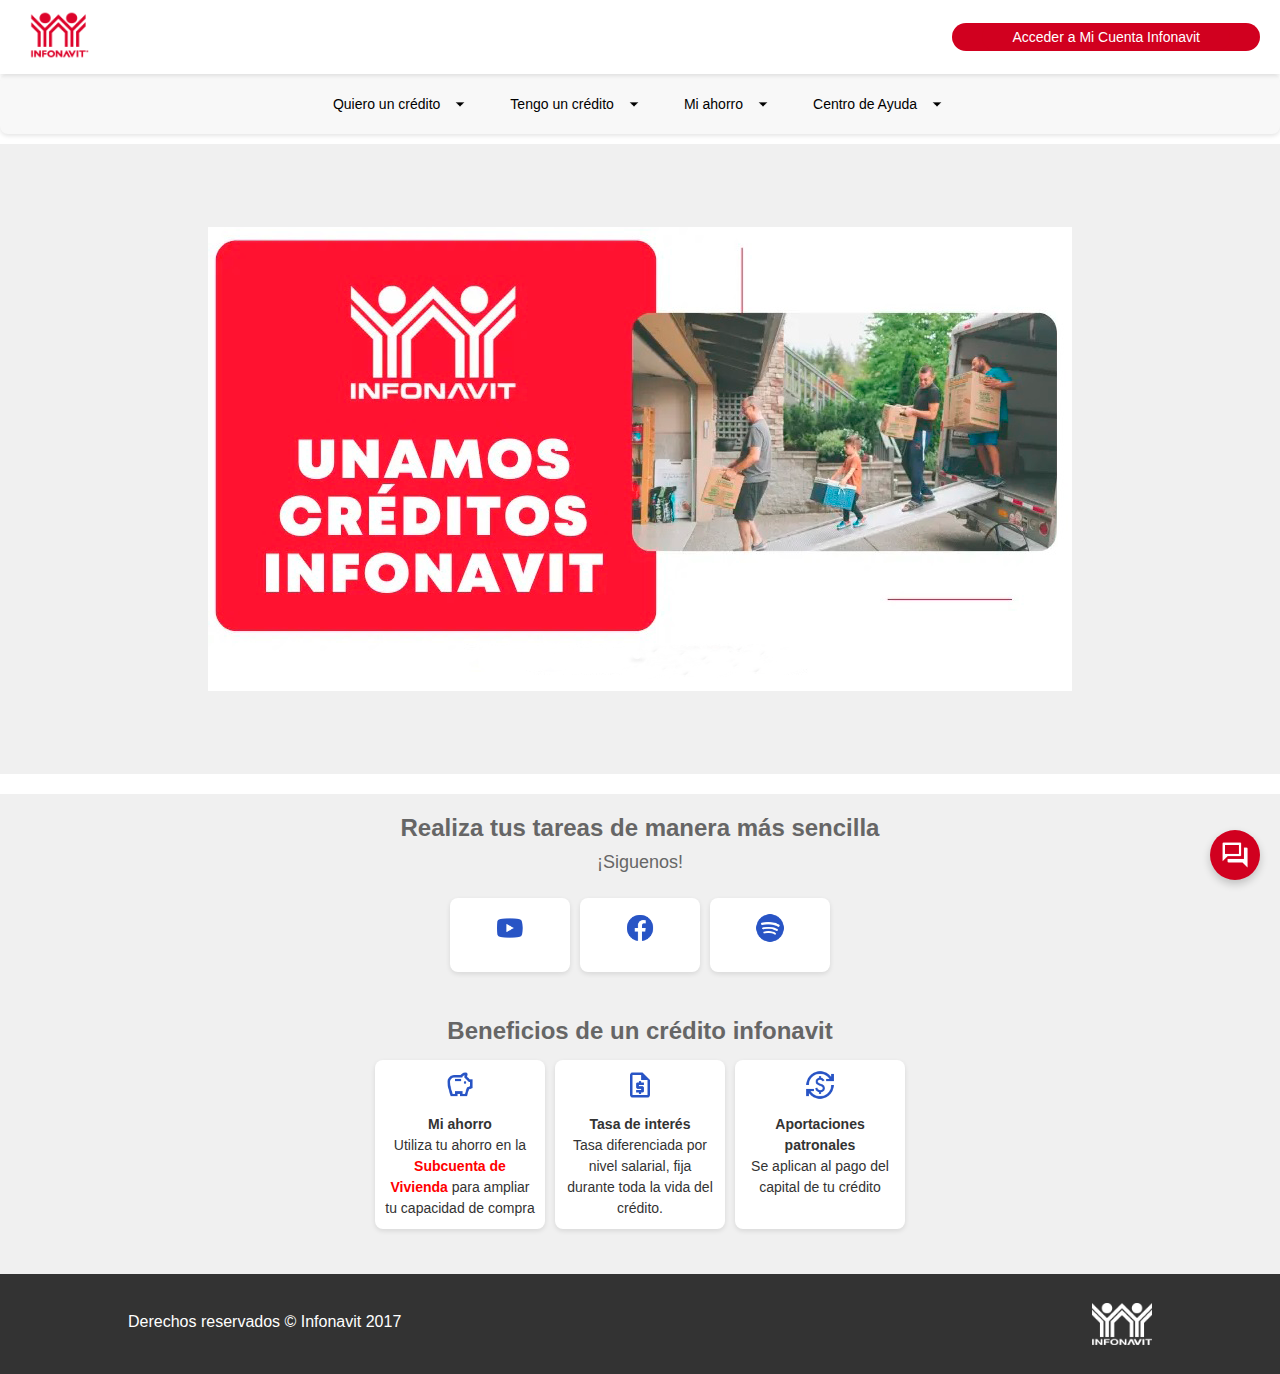
==== index.html @ bd2cc77e "1st commit" ====
<!DOCTYPE html>
<html lang="es">
<head>
    <meta charset="UTF-8">
    <meta name="viewport" content="width=device-width, initial-scale=1.0">
    <title>Derechohabientes | Infonavit</title>
    <link rel="icon" href="./assets/img/infonavit.png" type="image/x-icon">
    <link rel="stylesheet" href="assets/css/styles.css">
    <link rel="stylesheet" href="assets/css/botStyles.css">


</head>
<body>
<!-- Navbar Principal -->
<div class="navbar">
    <div class="logo">
        <a href="index.html">
            <img src="./assets/img/logo-infonavit-nav2.png" alt="Infonavit">
        </a>
    </div>

    <button class="login-button desktop-only"><a href="https://micuenta.infonavit.org.mx/" class="login-button">Acceder a Mi Cuenta Infonavit</a></button>
    <button class="menu-button mobile-only" id="menuButton"><img src="./assets/icons/manage_searchRed.png" alt="Menu Icon"></button>
</div>

<!-- Menú desplegable para móviles -->


<div class="mobile-search mobile-only" id="mobileSearch">
    <!-- Contenido del menú de búsqueda -->
</div>

<!-- Navbar Inferior para Desktop -->
<nav class="navbar-lower desktop-only">
    <ul class="navbar-nav">
        <li class="nav-item">
            <div class="dropdown-toggle">
                <a href="#">Quiero un crédito</a>
                <img src="./assets/icons/arrow_down.png" alt="Menu">
            </div>
            <div class="dropdown-menu">
                <a href="https://portalmx.infonavit.org.mx/wps/portal/infonavitmx/mx2/derechohabientes/quiero_credito/quiero_comprar/!ut/p/z1/[base64]/dz/d5/L2dBISEvZ0FBIS9nQSEh/">Quiero comprar</a>
                <a href="https://portalmx.infonavit.org.mx/wps/portal/infonavitmx/mx2/derechohabientes/quiero_credito/quiero_construir/!ut/p/z1/[base64]!/dz/d5/L2dBISEvZ0FBIS9nQSEh/">Quiero construir</a>
                <a href="https://portalmx.infonavit.org.mx/wps/portal/infonavitmx/mx2/derechohabientes/quiero_credito/quiero_remodelar/!ut/p/z1/[base64]/dz/d5/L2dBISEvZ0FBIS9nQSEh/">Quiero remodelar</a>
                <a href="https://portalmx.infonavit.org.mx/wps/portal/infonavitmx/mx2/derechohabientes/quiero_credito/quiero_pagar/!ut/p/z1/[base64]!!/dz/d5/L2dBISEvZ0FBIS9nQSEh/">Quiero pagar mi deuda</a>
                <a href="https://portalmx.infonavit.org.mx/wps/portal/infonavitmx/mx2/derechohabientes/quiero_credito/quiero_compra_terreno/!ut/p/z1/[base64]/dz/d5/L2dBISEvZ0FBIS9nQSEh/">Quiero comprar terreno</a>
            </div>
        </li>
        <li class="nav-item">
            <div class="dropdown-toggle">
                <a href="#">Tengo un crédito</a>
                <img src="assets/icons/arrow_down.png" alt="Menu">
            </div>
            <div class="dropdown-menu">
                <a href="https://portalmx.infonavit.org.mx/wps/portal/infonavitmx/mx2/derechohabientes/tengo-un-credito/soluciones_para_ti/!ut/p/z1/[base64]!!/dz/d5/L2dBISEvZ0FBIS9nQSEh/">Soluciones para ti</a>
                <a href="https://portalmx.infonavit.org.mx/wps/portal/infonavitmx/mx2/derechohabientes/tengo-un-credito/agencia_soluciones/!ut/p/z1/[base64]!!/dz/d5/L2dBISEvZ0FBIS9nQSEh/">Agentes de Cobranza</a>
                <a href="https://portalmx.infonavit.org.mx/wps/portal/infonavitmx/mx2/derechohabientes/tengo-un-credito/seguro-danos/!ut/p/z1/[base64]/dz/d5/L2dBISEvZ0FBIS9nQSEh/">Seguro de daños </a>
                <a href="https://portalmx.infonavit.org.mx/wps/portal/infonavitmx/mx2/derechohabientes/tengo-un-credito/pagos/!ut/p/z1/[base64]!!/dz/d5/L2dBISEvZ0FBIS9nQSEh/">Pagos</a>
                <a href="https://portalmx.infonavit.org.mx/wps/portal/infonavitmx/mx2/derechohabientes/tengo-un-credito/dev_excedentes/!ut/p/z1/[base64]/dz/d5/L2dBISEvZ0FBIS9nQSEh/">Devolución de Pago</a>
            </div>
        </li>
        <li class="nav-item">
            <div class="dropdown-toggle">
                <a href="#">Mi ahorro</a>
                <img src="assets/icons/arrow_down.png" alt="Menu">
            </div>
            <div class="dropdown-menu">
                <a href="https://portalmx.infonavit.org.mx/wps/portal/infonavitmx/mx2/derechohabientes/mi_ahorro/aportaciones_extraordinarias/!ut/p/z1/[base64]/dz/d5/L2dBISEvZ0FBIS9nQSEh/">Aportaciones voluntarias</a>
                <a href="https://portalmx.infonavit.org.mx/wps/portal/infonavitmx/mx2/derechohabientes/mi_ahorro/pagos_proceso_aclaratorio/!ut/p/z1/[base64]/dz/d5/L2dBISEvZ0FBIS9nQSEh/">Pagos en proceso aclaratorio</a>
                <a href="remo.html">Retiro de mi ahorro</a>
            </div>
        </li>
        <li class="nav-item">
            <div class="dropdown-toggle">
                <a href="#">Centro de Ayuda</a>
                <img src="assets/icons/arrow_down.png" alt="Menu">
            </div>
            <div class="dropdown-menu">
                <a href="https://portalmx.infonavit.org.mx/wps/portal/infonavitmx/mx2/derechohabientes/mi_ahorro/pagos_proceso_aclaratorio/!ut/p/z1/[base64]/dz/d5/L2dBISEvZ0FBIS9nQSEh/">Mi Ahorro</a>
                <a href="https://portalmx.infonavit.org.mx/wps/portal/infonavitmx/mx2/derechohabientes/centro_ayuda/11_aportaciones_credito/10_aportaciones_patron/!ut/p/z1/[base64]!/dz/d5/L2dBISEvZ0FBIS9nQSEh/?pestaniaSelect=49e52e39-68fe-49f7-a174-9b5934e46906&subtemaSelect=042bb25e-f7fe-4c3e-98ad-9de61382c7ea">Aportaciones a mi ahorro</a>
                <a href="https://portalmx.infonavit.org.mx/wps/portal/infonavitmx/mx2/derechohabientes/centro_ayuda/12_quiero_credito/10_informacion_obtener/!ut/p/z1/[base64]!!/dz/d5/L2dBISEvZ0FBIS9nQSEh/?pestaniaSelect=f11561e0-37ae-4ac3-b484-05a6caa16294&subtemaSelect=909de2bc-05b8-4229-a420-dffa147547b8">Quiero un crédito</a>
                <a href="https://portalmx.infonavit.org.mx/wps/portal/infonavitmx/mx2/derechohabientes/centro_ayuda/12_quiero_credito/10_informacion_obtener/!ut/p/z1/[base64]!!/dz/d5/L2dBISEvZ0FBIS9nQSEh/?pestaniaSelect=f11561e0-37ae-4ac3-b484-05a6caa16294&subtemaSelect=909de2bc-05b8-4229-a420-dffa147547b8">Tengo un crédito</a>
                <a href="https://portalmx.infonavit.org.mx/wps/portal/infonavitmx/mx2/derechohabientes/centro_ayuda/12_quiero_credito/10_informacion_obtener/!ut/p/z1/[base64]!!/dz/d5/L2dBISEvZ0FBIS9nQSEh/?pestaniaSelect=f11561e0-37ae-4ac3-b484-05a6caa16294&subtemaSelect=909de2bc-05b8-4229-a420-dffa147547b8">Mi cuenta infonavit</a>
                <a href="https://portalmx.infonavit.org.mx/wps/portal/infonavitmx/mx2/derechohabientes/centro_ayuda/12_quiero_credito/10_informacion_obtener/!ut/p/z1/[base64]!!/dz/d5/L2dBISEvZ0FBIS9nQSEh/?pestaniaSelect=f11561e0-37ae-4ac3-b484-05a6caa16294&subtemaSelect=909de2bc-05b8-4229-a420-dffa147547b8">Atención y servicios</a>
                <a href="https://portalmx.infonavit.org.mx/wps/portal/infonavitmx/mx2/derechohabientes/centro_ayuda/12_quiero_credito/10_informacion_obtener/!ut/p/z1/[base64]!!/dz/d5/L2dBISEvZ0FBIS9nQSEh/?pestaniaSelect=f11561e0-37ae-4ac3-b484-05a6caa16294&subtemaSelect=909de2bc-05b8-4229-a420-dffa147547b8">Términos comunes</a>
                <a href="https://portalmx.infonavit.org.mx/wps/portal/infonavitmx/mx2/derechohabientes/centro_ayuda/12_quiero_credito/10_informacion_obtener/!ut/p/z1/[base64]!!/dz/d5/L2dBISEvZ0FBIS9nQSEh/?pestaniaSelect=f11561e0-37ae-4ac3-b484-05a6caa16294&subtemaSelect=909de2bc-05b8-4229-a420-dffa147547b8">Glosario</a>
            </div>
        </li>
    </ul>
</nav>

<!-- Navbar Inferior para Móviles -->
<nav class="navbar-lower mobile-only" id="navbarLower">
    <div class="menu-section">
        <div class="menu-title">Quiero un crédito</div>
        <div class="menu-items">
            <a href="https://portalmx.infonavit.org.mx/wps/portal/infonavitmx/mx2/derechohabientes/quiero_credito/quiero_comprar/!ut/p/z1/[base64]/dz/d5/L2dBISEvZ0FBIS9nQSEh/">Quiero comprar</a>
            <a href="https://portalmx.infonavit.org.mx/wps/portal/infonavitmx/mx2/derechohabientes/quiero_credito/quiero_construir/!ut/p/z1/[base64]!/dz/d5/L2dBISEvZ0FBIS9nQSEh/">Quiero construir</a>
            <a href="https://portalmx.infonavit.org.mx/wps/portal/infonavitmx/mx2/derechohabientes/quiero_credito/quiero_remodelar/!ut/p/z1/[base64]/dz/d5/L2dBISEvZ0FBIS9nQSEh/">Quiero remodelar</a>
            <a href="https://portalmx.infonavit.org.mx/wps/portal/infonavitmx/mx2/derechohabientes/quiero_credito/quiero_pagar/!ut/p/z1/[base64]!!/dz/d5/L2dBISEvZ0FBIS9nQSEh/">Quiero pagar mi deuda</a>
            <a href="https://portalmx.infonavit.org.mx/wps/portal/infonavitmx/mx2/derechohabientes/quiero_credito/quiero_compra_terreno/!ut/p/z1/[base64]/dz/d5/L2dBISEvZ0FBIS9nQSEh/">Quiero comprar terreno</a>
        </div>
    </div>
    <div class="menu-section">
        <div class="menu-title">Tengo un crédito</div>
        <div class="menu-items">
            <a href="https://portalmx.infonavit.org.mx/wps/portal/infonavitmx/mx2/derechohabientes/tengo-un-credito/soluciones_para_ti/!ut/p/z1/[base64]!!/dz/d5/L2dBISEvZ0FBIS9nQSEh/">Soluciones para ti</a>
            <a href="https://portalmx.infonavit.org.mx/wps/portal/infonavitmx/mx2/derechohabientes/tengo-un-credito/agencia_soluciones/!ut/p/z1/[base64]!!/dz/d5/L2dBISEvZ0FBIS9nQSEh/">Agentes de Cobranza Extrajudicial</a>
            <a href="https://portalmx.infonavit.org.mx/wps/portal/infonavitmx/mx2/derechohabientes/tengo-un-credito/seguro-danos/!ut/p/z1/[base64]/dz/d5/L2dBISEvZ0FBIS9nQSEh/">Seguro de daños por siniestro</a>
            <a href="https://portalmx.infonavit.org.mx/wps/portal/infonavitmx/mx2/derechohabientes/tengo-un-credito/pagos/!ut/p/z1/[base64]!!/dz/d5/L2dBISEvZ0FBIS9nQSEh/">Pagos</a>
            <a href="https://portalmx.infonavit.org.mx/wps/portal/infonavitmx/mx2/derechohabientes/tengo-un-credito/dev_excedentes/!ut/p/z1/[base64]/dz/d5/L2dBISEvZ0FBIS9nQSEh/">Devolución de Pago a Beneficiarios</a>
        </div>
    </div>
    <div class="menu-section">
        <div class="menu-title">Mi ahorro</div>
        <div class="menu-items">
            <a href="https://portalmx.infonavit.org.mx/wps/portal/infonavitmx/mx2/derechohabientes/mi_ahorro/aportaciones_extraordinarias/!ut/p/z1/[base64]/dz/d5/L2dBISEvZ0FBIS9nQSEh/">Aportaciones extraordinarias</a>
            <a href="https://portalmx.infonavit.org.mx/wps/portal/infonavitmx/mx2/derechohabientes/mi_ahorro/pagos_proceso_aclaratorio/!ut/p/z1/[base64]/dz/d5/L2dBISEvZ0FBIS9nQSEh/">Pagos en proceso aclaratorio</a>
            <a href="remo.html">Retiro de mi ahorro</a>
        </div>
    </div>
    <div class="menu-section">
        <div class="menu-title">Centro de Ayuda</div>
        <div class="menu-items">
            <a href="https://portalmx.infonavit.org.mx/wps/portal/infonavitmx/mx2/derechohabientes/mi_ahorro/pagos_proceso_aclaratorio/!ut/p/z1/[base64]/dz/d5/L2dBISEvZ0FBIS9nQSEh/">Mi Ahorro</a>
                <a href="https://portalmx.infonavit.org.mx/wps/portal/infonavitmx/mx2/derechohabientes/centro_ayuda/11_aportaciones_credito/10_aportaciones_patron/!ut/p/z1/[base64]!/dz/d5/L2dBISEvZ0FBIS9nQSEh/?pestaniaSelect=49e52e39-68fe-49f7-a174-9b5934e46906&subtemaSelect=042bb25e-f7fe-4c3e-98ad-9de61382c7ea">Aportaciones a mi ahorro</a>
                <a href="https://portalmx.infonavit.org.mx/wps/portal/infonavitmx/mx2/derechohabientes/centro_ayuda/12_quiero_credito/10_informacion_obtener/!ut/p/z1/[base64]!!/dz/d5/L2dBISEvZ0FBIS9nQSEh/?pestaniaSelect=f11561e0-37ae-4ac3-b484-05a6caa16294&subtemaSelect=909de2bc-05b8-4229-a420-dffa147547b8">Quiero un crédito</a>
                <a href="https://portalmx.infonavit.org.mx/wps/portal/infonavitmx/mx2/derechohabientes/centro_ayuda/12_quiero_credito/10_informacion_obtener/!ut/p/z1/[base64]!!/dz/d5/L2dBISEvZ0FBIS9nQSEh/?pestaniaSelect=f11561e0-37ae-4ac3-b484-05a6caa16294&subtemaSelect=909de2bc-05b8-4229-a420-dffa147547b8">Tengo un crédito</a>
                <a href="https://micuenta.infonavit.org.mx/">Mi cuenta infonavit</a>
                <a href="https://portalmx.infonavit.org.mx/wps/portal/infonavitmx/mx2/derechohabientes/centro_ayuda/12_quiero_credito/10_informacion_obtener/!ut/p/z1/[base64]!!/dz/d5/L2dBISEvZ0FBIS9nQSEh/?pestaniaSelect=f11561e0-37ae-4ac3-b484-05a6caa16294&subtemaSelect=909de2bc-05b8-4229-a420-dffa147547b8">Atención y servicios</a>
                <a href="https://portalmx.infonavit.org.mx/wps/portal/infonavitmx/mx2/derechohabientes/centro_ayuda/12_quiero_credito/10_informacion_obtener/!ut/p/z1/[base64]!!/dz/d5/L2dBISEvZ0FBIS9nQSEh/?pestaniaSelect=f11561e0-37ae-4ac3-b484-05a6caa16294&subtemaSelect=909de2bc-05b8-4229-a420-dffa147547b8">Términos comunes</a>
                <a href="https://portalmx.infonavit.org.mx/wps/portal/infonavitmx/mx2/derechohabientes/centro_ayuda/12_quiero_credito/10_informacion_obtener/!ut/p/z1/[base64]!!/dz/d5/L2dBISEvZ0FBIS9nQSEh/?pestaniaSelect=f11561e0-37ae-4ac3-b484-05a6caa16294&subtemaSelect=909de2bc-05b8-4229-a420-dffa147547b8">Glosario</a>
        </div>
    </div>
</nav>

<div class="image-movement">
        <img src="./assets/img/REMODELACION.png" alt="">
    <img src="./assets/img/Credito-Infonavit.png" alt="Credito Infonavit" class="active">
    <img src="./assets/img/manitas.png" alt="Manitas">
</div>

<!-- Cards Section -->
    <!-- Cards Section -->
<div class="cards-container">
    <div class="text-title"><b style="color: #666;">Realiza tus tareas de manera más sencilla</b></div>
    <div class="text-subtitle">¡Siguenos!</div>
    <div class="cards-row social-cards">
        <div class="card social-card">
            <a href="https://www.youtube.com/@ComunidadInfonavit">
                <img src="./assets/icons/YT.png" alt="YouTube Icon">
                <p></p>
            </a>
        </div>
        <div class="card social-card">
            <a href="https://www.facebook.com/ComunidadInfonavit">
                <img src="./assets/icons/FB.png" alt="Facebook Icon">
                <p></p>
            </a>
        </div>
        <div class="card social-card">
            <a href="https://open.spotify.com/show/3gUlQtXksmtoyEQvcxdVfH?si=685a24cb83cc4fee">
                <img src="./assets/icons/Spotify.png" alt="Spotify Icon">
                <p></p>
            </a>
        </div>
    </div>

    <div class="cards-container">
        <div class="text-title"><b style="color: #666;">Beneficios de un crédito infonavit</b></div>
        <div class="cards-row benefit-cards">
            <div class="card benefit-card">
                <img src="./assets/icons/ahorro.png" alt="Ahorro Icon">
                <p><b>Mi ahorro</b></p>
                <p>Utiliza tu ahorro en la <b class="textoSub">Subcuenta de Vivienda</b> para ampliar tu capacidad de compra</p>
            </div>
            <div class="card benefit-card">
                <img src="./assets/icons/request_quote_24dp_2854C5_FILL0_wght400_GRAD0_opsz24.png" alt="Interés Icon">
                <p><b>Tasa de interés</b></p>
                <p>Tasa diferenciada por nivel salarial, fija durante toda la vida del crédito.</p>
            </div>
            <div class="card benefit-card">
                <img src="./assets/icons/currency_exchange_24dp_2854C5_FILL0_wght400_GRAD0_opsz24.png" alt="Aportaciones Icon">
                <p><b>Aportaciones patronales</b></p>
                <p>Se aplican al pago del capital de tu crédito</p>
            </div>
        </div>
    </div>
</div>



<!-- Cards Section -->




<!-- Chat Icon and Window -->
<div class="chat-icon" id="chatIcon">
    <img src="./assets/icons/chat.png" alt="Chat Icon">
</div>
<div class="chat-window" id="chatWindow" style="display: none;">
    <div class="chatbot">
        <div id="chatbot-messages" class="chatbot-messages">
            <div class="loading-text">Cargando asistente virtual...</div>
        </div>
        
    </div>
</div>

<script src="assets/JS/main.js"></script>

<footer class="footer">
    <div class="footer-container">
        <div class="footer-left">
            <center>

                <p>Derechos reservados © Infonavit 2017</p>
            </center>
        </div>
        <div class="footer-right">
            <img src="assets/icons/infonavit_W.png" alt="" class="social-icon">

        </div>
    </div>
</footer>


<script src="assets/JS/bot.js"> </script>

</body>
</html>
---- assets/css/styles.css ----
/* Incluir la fuente Geomanist-Regular */
@font-face {
    font-family: 'geomanistregular';
    src: url('assets/fonts/geomanist-regular-webfont.woff2') format('woff2'),
         url('assets/fonts/geomanist-regular-webfont.woff') format('woff');
    font-weight: normal;
    font-style: normal;
}

/* Estilos Generales */
body {
    margin: 0;
    font-family: Arial, sans-serif;
    font-weight: normal;
}

/* Estilos para el icono de chat y la ventana emergente */
.chat-icon {
    position: fixed;
    bottom: 20px;
    right: 20px;
    width: 50px;
    height: 50px;
    background-color: #D1001F;
    border-radius: 50%;
    display: flex;
    justify-content: center;
    align-items: center;
    cursor: pointer;
    box-shadow: 0 4px 8px rgba(0, 0, 0, 0.2);
    transition: background-color 0.3s ease;
}

.chat-icon img {
    width: 30px;
    height: 30px;
}

.chat-icon:hover {
    background-color: #a8001a;
}

.chat-window {
    position: fixed;
    bottom: 80px;
    right: 20px;
    width: 300px;
    padding: 20px;
    background-color: white;
    border-radius: 8px;
    box-shadow: 0 4px 8px rgba(0, 0, 0, 0.2);
    display: none;
    z-index: 1000;
}

.container {
    padding: 20px;
    max-width: 1200px;
    margin: auto;
    background-color: #fff;
    border-radius: 8px;
    box-shadow: 0 2px 4px rgba(0, 0, 0, 0.1);
}

h1 {
    font-size: 24px;
    font-weight: normal;
    color: #000;
}

p {
    font-size: 16px;
    line-height: 1.5;
    margin-bottom: 20px;
}

.services-section {
    display: flex;
    flex-wrap: wrap;
    gap: 20px;
    align-items: center; /* Centrar verticalmente */
}

.services-section img {
    width: 100%;
    border-radius: 8px;
    object-fit: cover;
    height: auto;
}

@media (min-width: 769px) {
    .services-section {
        justify-content: center; /* Centrar horizontalmente */
    }

    .services-section img.small-height-desktop {
        max-width: 500px; /* Ajustar el ancho máximo */
        max-height: 500px; /* Ajustar la altura máxima */
    }

    .services-info {
        flex: 1 1 auto;
        margin-left: 20px;
        max-width: 600px; /* Limitar el ancho de la sección de información */
    }
}

@media (max-width: 768px) {
    .services-section {
        flex-direction: column;
        align-items: center;
    }

    .services-section img {
        max-width: 100%;
        margin: 20px 0;
    }

    .services-info {
        flex: 1 1 100%;
    }
}



/* Estilos para la clase ahorro */
/* Estilos para la clase ahorro */
.ahorro {
    display: flex;
    flex-wrap: wrap;
    align-items: flex-start;
    justify-content: center; /* Centra el contenido horizontalmente */
    margin: 20px 0; /* Añade margen para separar el contenedor */
    width: 100%; /* Asegura que el contenedor tome todo el ancho disponible */
}

/* Estilo para la lista dentro del contenedor .ahorro */
.ahorro ul {
    flex: 1 1 60%;
    margin: 0;
    padding: 0;
    list-style: none;
}

/* Asegurar que los elementos li no se desborden */
.ahorro ul li {
    margin-bottom: 10px;
    font-size: 16px;
}

/* Estilo para la imagen dentro del contenedor .ahorro */
.ahorro img {
    width: 100%;
    max-width: 100%; /* Permite que la imagen tome todo el ancho disponible */
    max-height: 500px; /* Limita la altura máxima de la imagen */
    height: auto; /* Ajusta la altura automáticamente */
    border-radius: 8px; /* Mantén los bordes redondeados */
    display: block;
    margin: 0 auto; /* Centra la imagen horizontalmente */
    object-fit: cover; /* Asegura que la imagen cubra todo el contenedor */
}

/* Media query para dispositivos móviles */
@media (max-width: 768px) {
    .ahorro {
        flex-direction: column;
        align-items: center;
    }

    .ahorro ul, .ahorro img {
        flex: 1 1 100%;
    }

    .ahorro img {
        margin: 20px 0;
        max-height: 400px; /* Altura máxima para la imagen */
        object-fit: cover; /* Asegura que la imagen cubra todo el contenedor */
    }
}





.services-info {
    flex: 1;
}

.services-info h2 {
    font-size: 22px;
    color: #D1001F;
    font-weight: normal;
}

.services-info ul {
    list-style-type: none;
    padding: 0;
    font-size: 16px;
    margin-bottom: 20px;
}

.services-info ul li {
    margin-bottom: 10px;
}

.service-list {
    list-style-type: none;
    padding: 0;
}

.service-list li {
    display: flex;
    align-items: center;
    margin-bottom: 10px;
}

.service-list li img.icon {
    margin-right: 10px;
    width: 24px; /* Ajusta el tamaño según tus necesidades */
    height: 24px;
}

.btn-primary {
    background-color: #D1001F;
    color: white;
    border: 2px solid #D1001F;
    padding: 6px 30px;
    border-radius: 4px;
    font-size: 16px;
    cursor: pointer;
    text-decoration: none;
    display: inline-block;
    margin-bottom: 20px;
    font-weight: normal;
}

.btn-primary:hover {
    background-color: #a8001a;
}

.services-info a {
    color: #D1001F;
    text-decoration: none;
    font-weight: normal;
}

.register-link {
    display: block;
    margin-top: 10px;
    font-size: 16px;
    font-weight: normal;
}

.register-link:hover {
    text-decoration: underline;
}

/* Navbar Principal */
.navbar {
    display: flex;
    align-items: center;
    background-color: #FFFFFF;
    padding: 10px 20px;
    box-shadow: 0 2px 4px rgba(0,0,0,0.1);
    position: sticky;
    top: 0;
    z-index: 1000;
}

.menu-items a {
    text-decoration: none;
    color: #333;
    margin: 0 10px;
    font-size: 14px;
    padding: 5px 10px;
    font-weight: normal;
}

.login-button {
    background-color: #D1001F;
    color: white;
    border: none;
    padding: 6px 30px;
    border-radius: 25px;
    font-size: 14px;
    cursor: pointer;
    text-decoration: none;
    margin-left: auto;
    font-weight: normal;
}

.login-button:hover {
    background-color: #a8001a;
}

.logo img {
    height: 50px;
}

.desktop-only {
    display: block;
}

.mobile-only {
    display: none;
}

/* Menú desplegable para móviles */
.mobile-dropdown {
    background-color: #FFF;
    padding: 10px;
    border: 1px solid #ddd;
    box-shadow: 0 2px 4px rgba(0, 0, 0, 0.1);
}

.mobile-dropdown-toggle {
    display: flex;
    justify-content: space-between;
    align-items: center;
    cursor: pointer;
}

.mobile-dropdown-toggle img {
    width: 20px;
    height: auto;
}

.mobile-dropdown-menu {
    display: none;
    flex-direction: column;
    margin-top: 10px;
}

.mobile-dropdown-menu.open {
    display: flex;
}

.mobile-dropdown-menu a {
    padding: 10px;
    text-decoration: none;
    color: #333;
    border-top: 1px solid #ddd;
}

.mobile-dropdown-menu a:first-child {
    border-top: none;
}

/* Navbar Inferior para Desktop */
.navbar-lower.desktop-only {
    display: flex;
    justify-content: center;
    align-items: center;
    background-color: #F8F8F8;
    padding: 10px 20px;
    box-shadow: 0 2px 4px rgba(0,0,0,0.1);
    border-radius: 8px; /* Agregar borde redondeado a la barra de navegación */
}

.navbar-lower .navbar-nav {
    list-style-type: none;
    margin: 0;
    padding: 0;
    display: flex;
    justify-content: center;
}

.navbar-lower .nav-item {
    padding: 10px 20px;
    position: relative;
    border-radius: 8px; /* Agregar borde redondeado a los elementos del menú */
}

.navbar-lower .nav-item a {
    text-decoration: none;
    color: black;
    font-size: 14px;
    font-weight: normal;
}

.dropdown-toggle {
    cursor: pointer;
    display: flex;
    align-items: center;
    gap: 10px;
    background-color: transparent;
    border: none;
}

.dropdown-toggle img {
    width: 20px;
    height: auto;
    transition: transform 0.3s ease;
}

.dropdown-menu {
    display: none;
    position: absolute;
    top: 100%;
    left: 0;
    background-color: #f9f9f9;
    box-shadow: 0px 8px 16px 0px rgba(0,0,0,0.2);
    z-index: 1;
    width: 200px;
    border-radius: 8px; /* Agregar borde redondeado al menú desplegable */
    overflow: hidden; /* Asegurar que los bordes redondeados funcionen correctamente */
}

.dropdown-menu a {
    color: black;
    padding: 12px 16px;
    text-decoration: none;
    display: block;
    white-space: nowrap;
    font-weight: normal;
    border-bottom: 1px solid #ddd; /* Línea divisoria entre elementos */
}

.dropdown-menu a:hover {
    background-color: #ECEAE9;
    color: white;
}

/* Estilo para la línea roja */
.dropdown-menu {
    border-left: 3px solid red;
    padding-left: 10px;
}

/* Mostrar el menú cuando el cursor está sobre .nav-item */
.nav-item:hover .dropdown-menu {
    display: block;
}

/* Asegurar que solo un menú esté abierto a la vez */
.navbar-nav .nav-item .dropdown-menu {
    position: absolute;
    background-color: white;
    z-index: 1000;
}


/* Navbar Inferior para Móviles */
/* Navbar Inferior para Móviles */
.navbar-lower.mobile-only {
    display: none;
    flex-direction: column;
    justify-content: center;
    align-items: center;
    background-color: #F8F8F8;
    padding: 10px 0; /* Ajuste de padding para mejorar la visualización */
    box-shadow: 0 2px 4px rgba(0, 0, 0, 0.1);
}

.navbar-lower.open {
    display: flex;
}

.navbar-lower .menu-section {
    margin-bottom: 10px; /* Ajuste del margen inferior */
    width: 100%; /* Asegurar que todas las secciones tengan el mismo ancho */
}

.navbar-lower .menu-title {
    font-size: 18px;
    color: white;
    background-color: #D1001F; /* Fondo rojo para los títulos */
    padding: 10px;
    margin: 0; /* Elimina margen para que el fondo rojo abarque todo el ancho */
    font-weight: normal;
    text-align: center; /* Centra los títulos en rojo */
}

.navbar-lower .menu-items {
    background-color: white; /* Fondo blanco para las opciones */
    padding: 10px 20px; /* Ajuste del padding */
    margin: 0 auto; /* Centrando los elementos */
    width: 90%; /* Asegura que los elementos ocupen el ancho completo */
    box-sizing: border-box;
    display: flex;
    flex-direction: column;
    align-items: center; /* Centra los elementos dentro del contenedor */
    min-height: 200px; /* Altura mínima para igualar las secciones */
}

.navbar-lower .menu-items a {
    color: black;
    padding: 10px 0; /* Ajuste del padding superior e inferior */
    text-decoration: none;
    display: block;
    white-space: nowrap;
    font-weight: normal;
    text-align: left; /* Alinea el texto a la izquierda */
    transition: background-color 0.3s ease;
    border-bottom: 1px solid #ddd; /* Línea divisoria entre elementos */
    width: 100%; /* Asegura que el enlace ocupe todo el ancho del contenedor */
}

.navbar-lower .menu-items a:hover {
    background-color: #F5F5F5; /* Fondo gris claro al pasar el ratón */
}

/* Botón del Menú */
.menu-button {
    display: none;
    background: none;
    border: none;
    cursor: pointer;
    position: absolute;
    top: 10px;
    right: 20px;
    padding: 5px;
}

.menu-button img {
    width: 35px;
    height: auto;
}

/* General adjustments for better appearance */
.navbar-lower .menu-section:last-child .menu-title {
    margin-bottom: 0; /* Elimina margen inferior del último título */
}

/*End Mobile version*/

/* Estilos para centrar imágenes en image-movement */
.image-movement {
    display: flex;
    justify-content: center;
    align-items: center;
    position: relative;
    width: 100%;
    height: 70vh; /* Altura ajustada para un buen espacio de renderización */
    overflow: hidden;
    background-color: #f0f0f0; /* Color de fondo opcional */
    margin-top: 10px; /* Ajustar margen para reducir padding */
}

.image-movement img {
    position: absolute;
    max-width: 100%;
    max-height: 100%;
    opacity: 0;
    transition: opacity 0.5s ease-in-out;
}

.image-movement img.active {
    opacity: 1;
}

/* Estilos para las cards */
/* Estilos para las cards */
.cards-container {
    display: flex;
    flex-direction: column;
    align-items: center;
    padding: 20px;
    background-color: #f0f0f0; /* Color de fondo del contenedor de las tarjetas */
    margin-top: 20px; /* Espacio entre las tarjetas y la navbar inferior */
    text-align: center; /* Centra el texto del título */
}

.text-title {
    font-size: 24px;
    font-weight: normal;
    margin-bottom: 10px;
}

.text-subtitle {
    font-size: 18px;
    color: #666;
    margin-bottom: 20px;
}

.cards-row {
    display: flex;
    justify-content: center; /* Asegura que las tarjetas estén centradas */
    width: 100%;
    max-width: 1200px;
    flex-wrap: wrap; /* Permite que las tarjetas se ajusten en múltiples filas si es necesario */
}

.card {
    width: 150px; /* Ancho de cada tarjeta */
    padding: 10px;
    background-color: #ffffff; /* Color de fondo de cada tarjeta */
    color: black; /* Establece un color de texto inicial */
    box-shadow: 0 2px 5px rgba(0, 0, 0, 0.1); /* Sombra suave para dar profundidad */
    border-radius: 8px; /* Bordes redondeados */
    text-align: center; /* Alinea el texto y la imagen al centro */
    transition: transform 0.3s ease, background-color 0.3s ease, color 0.3s ease, box-shadow 0.3s ease; /* Transiciones suaves para todos los cambios en hover */
    margin: 10px; /* Añade margen entre las tarjetas */
    font-weight: normal;
}

.card:hover {
    transform: translateY(-10px); /* Animación de la tarjeta */
    background-color: #FF0000; /* Cambio de color de fondo en hover */
    color: white;
    box-shadow: 0 4px 8px rgba(0, 0, 0, 0.2); /* Sombra más prominente en hover */
}

.card:hover p, .card:hover img, .card:hover .text-title, .card:hover .text-subtitle, .card:hover .textoSub {
    color: white; /* Cambia el color del texto a blanco al hacer hover */
}

.card img {
    width: 50px; /* Ajusta este valor según el tamaño deseado de las imágenes */
    height: auto;
    margin-bottom: 10px; /* Espacio entre la imagen y el texto */
}

.card p {
    font-size: 14px; /* Tamaño del texto */
    color: #333; /* Color del texto */
    margin: 0; /* Elimina los márgenes por defecto */
    font-weight: normal;
}

/* Estilos para la clase textoSub */
.textoSub {
    color: red; /* Mantiene el color rojo inicial */
}

.textoSub:hover {
    color: white; /* Cambia el color a blanco al hacer hover */
}

/* Estilos para las tarjetas de redes sociales */
.social-cards .card {
    width: 90px; /* Ancho de cada tarjeta de redes sociales */
    padding: 15px;
    margin: 5px; /* Ajusta el margen para que se vean más compactas */
}

.social-cards .card img {
    width: 30px; /* Tamaño de las imágenes en tarjetas de redes sociales */
}

/* Estilos para las tarjetas de beneficios de crédito */
.benefit-cards .card {
    width: 150px; /* Ancho de cada tarjeta de beneficios de crédito */
    padding: 10px;
    margin: 5px; /* Ajusta el margen para que se vean más compactas */
}

.benefit-cards .card img {
    width: 30px; /* Tamaño de las imágenes en tarjetas de beneficios de crédito */
}

/* Estilos para dispositivos móviles */
@media (max-width: 768px) {
    .cards-row {
        flex-direction: column; /* Cambia la dirección de las tarjetas a columna en pantallas pequeñas */
        align-items: center; /* Centra las tarjetas en pantallas pequeñas */
    }

    .card {
        width: 90%; /* Ajusta el ancho de las tarjetas para que sean más compactas en pantallas pequeñas */
        margin: 5px; /* Reduce el margen entre las tarjetas en pantallas pequeñas */
    }
}

/* Estilos para el footer */
.footer {
    text-align: center;
    padding: 10px;
    background-color: #f0f0f0;
    position: relative;
    bottom: 0;
    width: 100%;
}

/* Estilos para dispo



/* Estilos Generales del Formulario */
.form-container {
    max-width: 600px;
    margin: 20px auto;
    padding: 20px;
    background-color: #ffffff;
    box-shadow: 0 2px 4px rgba(0, 0, 0, 0.1);
    border-radius: 8px;
}

.form-container h2 {
    text-align: center;
    color: #D1001F;
    margin-bottom: 20px;
    font-size: 24px;
    font-weight: normal;
}

.form-group {
    margin-bottom: 15px;
    position: relative;
}

.form-group label {
    display: block;
    margin-bottom: 5px;
    color: #333;
    font-size: 14px;
    font-weight: normal;
}

.form-group input,
.form-group select,
.form-group textarea {
    width: 100%;
    padding: 10px;
    border: 1px solid #ddd;
    border-radius: 4px;
    font-size: 14px;
    color: #333;
    box-shadow: 0 1px 2px rgba(0, 0, 0, 0.1);
    transition: border-color 0.3s ease-in-out, box-shadow 0.3s ease-in-out;
}

.form-group input:focus,
.form-group select:focus,
.form-group textarea:focus {
    border-color: #D1001F;
    box-shadow: 0 2px 4px rgba(0, 0, 0, 0.2);
    outline: none;
}

.form-group textarea {
    resize: vertical;
    min-height: 100px;
}

.btn-submit {
    width: 100%;
    padding: 10px 0;
    background-color: #D1001F;
    color: white;
    border: none;
    border-radius: 4px;
    font-size: 16px;
    cursor: pointer;
    transition: background-color 0.3s ease-in-out, box-shadow 0.3s ease-in-out;
    font-weight: normal;
}

.btn-submit:hover {
    background-color: #a8001a;
    box-shadow: 0 4px 8px rgba(0, 0, 0, 0.2);
}

.btn-submit:active {
    background-color: #860016;
    box-shadow: 0 2px 4px rgba(0, 0, 0, 0.2);
}

/* Estilos de Material Design */
.form-group input:focus ~ label,
.form-group select:focus ~ label,
.form-group textarea:focus ~ label,
.form-group input:not(:placeholder-shown) ~ label,
.form-group select:not(:placeholder-shown) ~ label,
.form-group textarea:not(:placeholder-shown) ~ label {
    transform: translateY(-20px);
    font-size: 12px;
    color: #D1001F;
}

.form-group input:focus,
.form-group select:focus,
.form-group textarea:focus {
    border-bottom: 2px solid #D1001F;
    padding-bottom: 8px;
}

.form-group label {
    position: absolute;
    top: 10px;
    left: 10px;
    pointer-events: none;
    transition: transform 0.2s ease-in-out, font-size 0.2s ease-in-out, color 0.2s ease-in-out;
    font-weight: normal;
}

.form-group input:focus ~ .bar:before,
.form-group select:focus ~ .bar:before,
.form-group textarea:focus ~ .bar:before {
    transform: scaleX(1);
}

.bar {
    position: relative;
    display: block;
    width: 100%;
}

.bar:before {
    content: '';
    height: 2px;
    width: 0;
    bottom: 0;
    left: 50%;
    position: absolute;
    background: #D1001F;
    transition: width 0.3s ease-in-out, left 0.3s ease-in-out;
}

.bar:before {
    left: 0;
    width: 100%;
}

/* Ocultar el botón "Acceder a mi cuenta" en móviles */
.mobile-hidden {
    display: none;
}

@media (max-width: 1200px) {
    .navbar, .navbar-lower {
        flex-direction: column;
        align-items: flex-start;
    }

    .menu-items, .navbar-lower .navbar-nav {
        flex-direction: column;
        width: 100%;
    }

    .menu-items a, .navbar-lower a {
        margin: 5px 0;
    }

    .login-button {
        width: 100%;
        text-align: center;
    }
}

@media (max-width: 768px) {
    .desktop-only {
        display: none;
    }

    .mobile-only {
        display: block;
    }

    .services-section {
        flex-direction: column;
        align-items: center;
    }

    .menu-button {
        display: block;
    }

    .navbar-lower.desktop-only {
        display: none;
    }

    .navbar-lower.open.mobile-only {
        display: flex;
    }

    .navbar .login-button {
        display: none;
    }

    .image-movement {
        height: 50vh; /* Altura ajustada para la versión móvil */
    }
}

/* Estilos para los elementos de la barra de navegación */
.navbar .menu-items.desktop-only a,
.navbar .menu-items.mobile-only a,
.navbar .login-button,
.navbar .dropdown-menu a,
.navbar-lower .navbar-nav a,
.navbar-lower .menu-items a {
    font-family: 'geomanistregular', Arial, sans-serif;
    font-weight: normal;
    color: #818181 !important; /* Aseguramos que se aplique el color */
}

.navbar .login-button {
    font-family: 'geomanistregular', Arial, sans-serif;
    font-weight: normal;
    color: white !important; /* Aseguramos que se aplique el color */
}

.navbar-lower.desktop-only .navbar-nav a,
.navbar-lower.desktop-only .menu-items a {
    font-family: 'geomanistregular', Arial, sans-serif;
    font-weight: normal;
    color: black !important; /* Aseguramos que se aplique el color */
}

body {
    font-family: Arial, sans-serif;
    margin: 0;
    padding: 0;
    box-sizing: border-box;
}

.footer {
    background-color: #333;
    color: white;
    padding: 20px 0;
    display: flex;
    justify-content: center;
    align-items: center;
}

.footer-container {
    display: flex;
    justify-content: space-between;
    align-items: center;
    width: 80%;
    max-width: 1200px;
    padding: 0 20px;
}

.footer-left {
    font-size: 14px;
}

.footer-right {
    display: flex;
    gap: 15px;
}

.social-icon {
    width: 60px;
}

@media (max-width: 768px) {
    .footer-container {
        flex-direction: column;
        text-align: center;
    }

    .footer-right {
        margin-top: 10px;
    }
}
---- assets/css/botStyles.css ----
@font-face {
    font-family: 'geomanistregular';
    src: url('assets/fonts/geomanist-regular-webfont.woff2') format('woff2'),
         url('assets/fonts/geomanist-regular-webfont.woff') format('woff');
    font-weight: normal;
    font-style: normal;
}

.chat-icon {
    position: fixed;
    bottom: 20px;
    right: 20px;
    width: 50px;
    height: 50px;
    background-color: #D1001F;
    border-radius: 50%;
    display: flex;
    justify-content: center;
    align-items: center;
    cursor: pointer;
    box-shadow: 0 4px 8px rgba(0, 0, 0, 0.2);
    transition: background-color 0.3s ease;
}

.chat-icon img {
    width: 30px;
    height: 30px;
}

.chat-icon:hover {
    background-color: #a8001a;
}

.chat-window {
    position: fixed;
    bottom: 80px;
    right: 20px;
    width: 350px; /* Adjusted width */
    height: 500px; /* Adjusted height */
    padding: 20px;
    background-color: white;
    border-radius: 8px;
    box-shadow: 0 4px 8px rgba(0, 0, 0, 0.2);
    display: none;
    z-index: 1000;
}

.chatbot {
    display: flex;
    flex-direction: column;
    height: 100%; /* Adjust to fill the new height */
}

.chatbot-messages {
    flex: 1;
    padding: 20px;
    overflow-y: auto;
    border-bottom: 1px solid #ddd;
    max-height: calc(100% - 60px); /* Adjust based on the new height */
    display: flex;
    flex-direction: column;
    align-items: center;
}

.message {
    margin-bottom: 20px;
    max-width: 80%;
    word-wrap: break-word;
}

.bot-message {
    color: #ffffff;
    background-color: #dc3545;
    padding: 10px;
    border-radius: 10px;
    align-self: flex-start;
    width: auto;
}

.user-message {
    color: #333333;
    background-color: #e9e9eb;
    padding: 10px;
    border-radius: 10px;
    align-self: flex-end;
    width: auto;
}

.user-input {
    display: flex;
    border-top: 1px solid #ddd;
    padding: 10px;
}

#userMessage {
    flex: 1;
    border: none;
    padding: 10px;
    border-radius: 5px;
    font-size: 16px;
}

#sendButton {
    border: none;
    padding: 10px 15px;
    margin-left: 10px;
    background-color: #dc3545;
    color: #ffffff;
    border-radius: 5px;
    font-size: 16px;
    cursor: pointer;
}

#sendButton:disabled {
    background-color: #cccccc;
}

.chat-window .loading-text {
    animation: fadeOut 1s forwards;
}

.chat-window .welcome-text {
    opacity: 0;
    animation: fadeIn 1s forwards;
}

.chatbot-buttons {
    display: flex;
    flex-direction: column;
    gap: 10px;
    margin-top: 10px;
    width: 100%;
    align-items: center;
}

.chatbot-buttons button {
    background-color: #dc3545;
    color: #ffffff;
    border: none;
    padding: 10px 15px;
    border-radius: 5px;
    font-size: 16px;
    cursor: pointer;
    transition: background-color 0.3s ease, box-shadow 0.3s ease;
    box-shadow: 0 2px 5px rgba(0, 0, 0, 0.1);
    width: 80%;
    text-align: center;
}

.chatbot-buttons button:hover {
    background-color: #a8001a;
}

.chatbot-buttons button:active {
    background-color: #a8001a;
}

.bot-message ul {
    padding-left: 20px;
    margin: 10px 0;
}

.bot-message li {
    list-style-type: disc;
    margin-bottom: 5px;
}

.bot-message a {
    color: #007bff;
    text-decoration: none;
}

.bot-message a:hover {
    text-decoration: underline;
}

.bot-message b {
    display: block;
    margin-top: 10px;
}

.bot-message i {
    display: block;
    margin-top: 10px;
    font-style: italic;
}
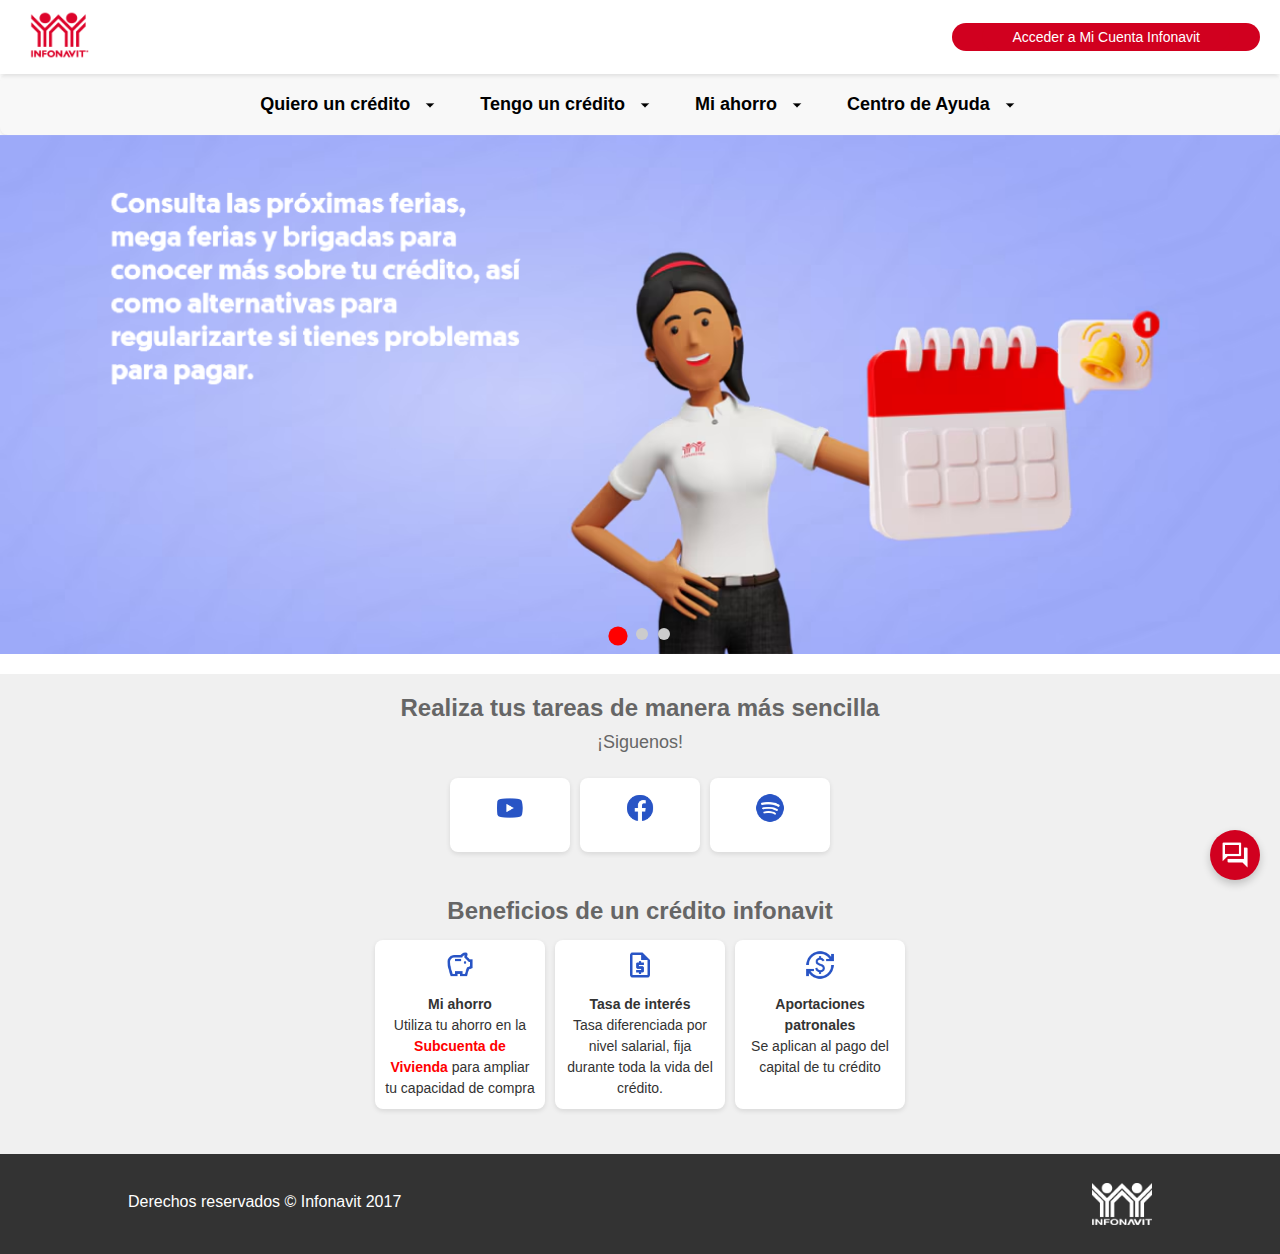
==== commit 8affb00e: "updates8" ====
--- a/index.html
+++ b/index.html
@@ -7,7 +7,8 @@
     <link rel="icon" href="./assets/img/infonavit.png" type="image/x-icon">
     <link rel="stylesheet" href="assets/css/styles.css">
     <link rel="stylesheet" href="assets/css/botStyles.css">
-
+    <link rel="stylesheet" href="assets/css/banner.css">
+    
 
 </head>
 <body>
@@ -35,7 +36,7 @@
     <ul class="navbar-nav">
         <li class="nav-item">
             <div class="dropdown-toggle">
-                <a href="#">Quiero un crédito</a>
+                <a href="#"><b style="font-size: 18px;">Quiero un crédito</b></a>
                 <img src="./assets/icons/arrow_down.png" alt="Menu">
             </div>
             <div class="dropdown-menu">
@@ -48,7 +49,7 @@
         </li>
         <li class="nav-item">
             <div class="dropdown-toggle">
-                <a href="#">Tengo un crédito</a>
+                <a href="#"><b style="font-size: 18px;">Tengo un crédito</b></a>
                 <img src="assets/icons/arrow_down.png" alt="Menu">
             </div>
             <div class="dropdown-menu">
@@ -61,7 +62,7 @@
         </li>
         <li class="nav-item">
             <div class="dropdown-toggle">
-                <a href="#">Mi ahorro</a>
+                <a href="#"><b style="font-size: 18px;">Mi ahorro</b></a>
                 <img src="assets/icons/arrow_down.png" alt="Menu">
             </div>
             <div class="dropdown-menu">
@@ -72,7 +73,7 @@
         </li>
         <li class="nav-item">
             <div class="dropdown-toggle">
-                <a href="#">Centro de Ayuda</a>
+                <a href="#"><b style="font-size: 18px;">Centro de Ayuda</b></a>
                 <img src="assets/icons/arrow_down.png" alt="Menu">
             </div>
             <div class="dropdown-menu">
@@ -134,11 +135,74 @@
     </div>
 </nav>
 
+<!-- <div class="image-movement">
+    <img src="./assets/img/feriasWeb.png" alt="Credito Infonavit" class="desktop-img active">
+    <img src="./assets/img/bannerDesk2.png" alt="" class="desktop-img">
+    <img src="./assets/img/bannerDesk3.png" alt="" class="desktop-img">
+
+    
+
+    <div class="navigation-buttons">
+        <button class="active"></button>
+        <button></button>
+        <button></button>
+    </div>
+</div> -->
+
+
+
 <div class="image-movement">
-        <img src="./assets/img/REMODELACION.png" alt="">
-    <img src="./assets/img/Credito-Infonavit.png" alt="Credito Infonavit" class="active">
-    <img src="./assets/img/manitas.png" alt="Manitas">
-</div>
+    <!-- Contenedor para las imágenes de escritorio -->
+    <div class="desktop-images">
+        <img src="./assets/img/feriasWeb.png" alt="Credito Infonavit" class="desktop-img active">
+        <img src="./assets/img/bannerDesk2.png" alt="" class="desktop-img">
+        <img src="./assets/img/bannerDesk3.png" alt="" class="desktop-img">
+    </div>
+
+    <!-- Contenedor para las imágenes de móvil
+    <div class="mobile-images">
+        <img src="./assets/img/banner_ferias_mov.png" alt="Credito Infonavit" class="mobile-img active">
+        <img src="./assets/img/bannerMov2.png" alt="" class="mobile-img">
+        <img src="./assets/img/bannerMov3.png" alt="" class="mobile-img">
+    </div> -->
+
+    <!-- Botones de navegación -->
+    <div class="navigation-buttons">
+        <button class="active"></button>
+        <button></button>
+        <button></button>
+    </div>
+</div>
+
+
+
+<script>
+ const images = document.querySelectorAll('.image-movement img');
+const buttons = document.querySelectorAll('.navigation-buttons button');
+let currentIndex = 0;
+
+function updateSlider(index) {
+    images.forEach((img, i) => img.classList.toggle('active', i === index));
+    buttons.forEach((btn, i) => btn.classList.toggle('active', i === index));
+}
+
+buttons.forEach((button, index) => {
+    button.addEventListener('click', () => {
+        currentIndex = index;
+        updateSlider(currentIndex);
+    });
+});
+
+// Cambia de imagen automáticamente cada 1.5 segundos (1500ms)
+setInterval(() => {
+    currentIndex = (currentIndex + 1) % images.length;
+    updateSlider(currentIndex);
+}, 1500);
+
+
+
+
+</script>
 
 <!-- Cards Section -->
     <!-- Cards Section -->
--- a/assets/css/styles.css
+++ b/assets/css/styles.css
@@ -10,7 +10,7 @@
 /* Estilos Generales */
 body {
     margin: 0;
-    font-family: Arial, sans-serif;
+    font-family: 'geomanistregular', Arial, sans-serif;
     font-weight: normal;
 }
 
@@ -525,21 +525,10 @@
 /*End Mobile version*/
 
 /* Estilos para centrar imágenes en image-movement */
-.image-movement {
-    display: flex;
-    justify-content: center;
-    align-items: center;
-    position: relative;
+/* Estilos generales */
+.image-movement img {
     width: 100%;
-    height: 70vh; /* Altura ajustada para un buen espacio de renderización */
-    overflow: hidden;
-    background-color: #f0f0f0; /* Color de fondo opcional */
-    margin-top: 10px; /* Ajustar margen para reducir padding */
-}
-
-.image-movement img {
-    position: absolute;
-    max-width: 100%;
+    height: auto;
     max-height: 100%;
     opacity: 0;
     transition: opacity 0.5s ease-in-out;
@@ -548,6 +537,50 @@
 .image-movement img.active {
     opacity: 1;
 }
+
+/* Estilos específicos para las imágenes de escritorio y móvil */
+.desktop-img {
+    display: block;
+}
+
+.mobile-img {
+    display: none;
+}
+
+/* Mostrar solo las imágenes móviles en pantallas pequeñas */
+@media (max-width: 768px) {
+    .desktop-img {
+        display: none;
+    }
+
+    .mobile-img {
+        display: block;
+    }
+}
+
+/* Botones de navegación */
+.navigation-buttons button {
+    width: 12px;
+    height: 12px;
+    border-radius: 50%;
+    background-color: #ccc;
+    border: none;
+    transition: all 0.3s ease-in-out;
+    cursor: pointer;
+}
+
+.navigation-buttons button.active {
+    width: 16px;
+    height: 16px;
+    background-color: #ff0000; /* Color del botón activo */
+    transform: scale(1.2); /* Aumenta el tamaño del botón */
+}
+
+.navigation-buttons button:hover {
+    transform: scale(1.2);
+    background-color: #d1d1d1; /* Color al hacer hover */
+}
+
 
 /* Estilos para las cards */
 /* Estilos para las cards */
--- a/assets/css/banner.css
+++ b/assets/css/banner.css
@@ -0,0 +1,54 @@
+/* Contenedor principal del slider */
+.image-movement {
+    position: relative;
+    width: 100%;
+    margin: auto;
+    overflow: hidden;
+}
+
+/* Imágenes dentro del slider */
+.image-movement img {
+    width: 100%;
+    height: auto;
+    display: none; /* Oculta las imágenes inactivas */
+    transition: opacity 0.1s ease-in-out; /* Animación más rápida */
+}
+
+.image-movement img.active {
+    display: block; /* Solo la imagen activa es visible */
+    opacity: 1;
+}
+
+/* Contenedor de los botones de navegación */
+.navigation-buttons {
+    position: absolute;
+    bottom: 10px;
+    left: 50%;
+    transform: translateX(-50%);
+    display: flex;
+    gap: 10px;
+}
+
+/* Estilos de los botones de navegación */
+.navigation-buttons button {
+    width: 12px;
+    height: 12px;
+    border-radius: 50%;
+    background-color: #ccc;
+    border: none;
+    transition: all 0.2s ease-in-out; /* Animación rápida para los botones */
+    cursor: pointer;
+}
+
+.navigation-buttons button.active {
+    width: 16px;
+    height: 16px;
+    background-color: #ff0000;
+    transform: scale(1.2);
+}
+
+.navigation-buttons button:hover {
+    transform: scale(1.2);
+    background-color: #d1d1d1;
+}
+
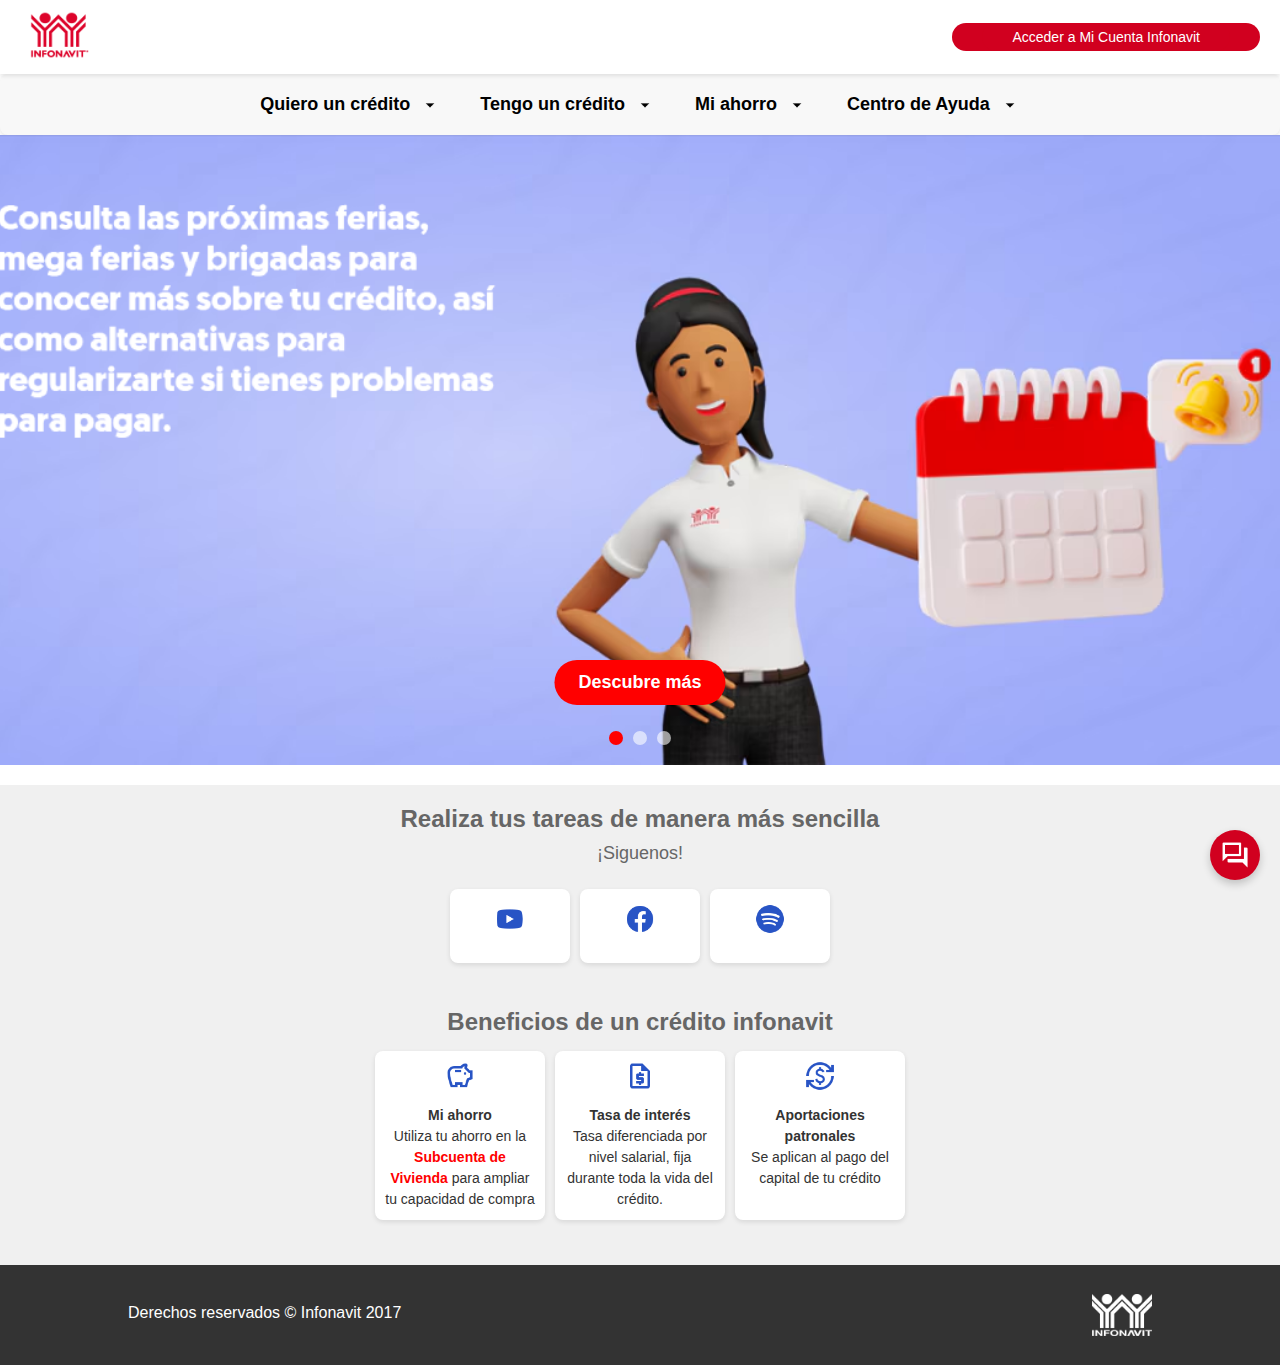
==== commit 9343ed19: "updates9" ====
--- a/index.html
+++ b/index.html
@@ -152,19 +152,22 @@
 
 
 <div class="image-movement">
-    <!-- Contenedor para las imágenes de escritorio -->
+    <!-- Contenedor de imágenes para escritorio -->
     <div class="desktop-images">
         <img src="./assets/img/feriasWeb.png" alt="Credito Infonavit" class="desktop-img active">
         <img src="./assets/img/bannerDesk2.png" alt="" class="desktop-img">
         <img src="./assets/img/bannerDesk3.png" alt="" class="desktop-img">
     </div>
 
-    <!-- Contenedor para las imágenes de móvil
+    <!-- Contenedor de imágenes para móvil -->
     <div class="mobile-images">
         <img src="./assets/img/banner_ferias_mov.png" alt="Credito Infonavit" class="mobile-img active">
         <img src="./assets/img/bannerMov2.png" alt="" class="mobile-img">
         <img src="./assets/img/bannerMov3.png" alt="" class="mobile-img">
-    </div> -->
+    </div>
+
+    <!-- Botón de llamada a la acción (opcional) -->
+    <a href="#" class="cta-button">Descubre más</a>
 
     <!-- Botones de navegación -->
     <div class="navigation-buttons">
@@ -174,35 +177,6 @@
     </div>
 </div>
 
-
-
-<script>
- const images = document.querySelectorAll('.image-movement img');
-const buttons = document.querySelectorAll('.navigation-buttons button');
-let currentIndex = 0;
-
-function updateSlider(index) {
-    images.forEach((img, i) => img.classList.toggle('active', i === index));
-    buttons.forEach((btn, i) => btn.classList.toggle('active', i === index));
-}
-
-buttons.forEach((button, index) => {
-    button.addEventListener('click', () => {
-        currentIndex = index;
-        updateSlider(currentIndex);
-    });
-});
-
-// Cambia de imagen automáticamente cada 1.5 segundos (1500ms)
-setInterval(() => {
-    currentIndex = (currentIndex + 1) % images.length;
-    updateSlider(currentIndex);
-}, 1500);
-
-
-
-
-</script>
 
 <!-- Cards Section -->
     <!-- Cards Section -->
@@ -291,6 +265,7 @@
 
 
 <script src="assets/JS/bot.js"> </script>
+<script src="assets/JS/slide.js"></script>
 
 </body>
 </html>--- a/assets/css/styles.css
+++ b/assets/css/styles.css
@@ -10,7 +10,7 @@
 /* Estilos Generales */
 body {
     margin: 0;
-    font-family: 'geomanistregular', Arial, sans-serif;
+    font-family: Arial, sans-serif;
     font-weight: normal;
 }
 
@@ -525,10 +525,21 @@
 /*End Mobile version*/
 
 /* Estilos para centrar imágenes en image-movement */
-/* Estilos generales */
+.image-movement {
+    display: flex;
+    justify-content: center;
+    align-items: center;
+    position: relative;
+    width: 100%;
+    height: 70vh; /* Altura ajustada para un buen espacio de renderización */
+    overflow: hidden;
+    background-color: #f0f0f0; /* Color de fondo opcional */
+    margin-top: 10px; /* Ajustar margen para reducir padding */
+}
+
 .image-movement img {
-    width: 100%;
-    height: auto;
+    position: absolute;
+    max-width: 100%;
     max-height: 100%;
     opacity: 0;
     transition: opacity 0.5s ease-in-out;
@@ -537,50 +548,6 @@
 .image-movement img.active {
     opacity: 1;
 }
-
-/* Estilos específicos para las imágenes de escritorio y móvil */
-.desktop-img {
-    display: block;
-}
-
-.mobile-img {
-    display: none;
-}
-
-/* Mostrar solo las imágenes móviles en pantallas pequeñas */
-@media (max-width: 768px) {
-    .desktop-img {
-        display: none;
-    }
-
-    .mobile-img {
-        display: block;
-    }
-}
-
-/* Botones de navegación */
-.navigation-buttons button {
-    width: 12px;
-    height: 12px;
-    border-radius: 50%;
-    background-color: #ccc;
-    border: none;
-    transition: all 0.3s ease-in-out;
-    cursor: pointer;
-}
-
-.navigation-buttons button.active {
-    width: 16px;
-    height: 16px;
-    background-color: #ff0000; /* Color del botón activo */
-    transform: scale(1.2); /* Aumenta el tamaño del botón */
-}
-
-.navigation-buttons button:hover {
-    transform: scale(1.2);
-    background-color: #d1d1d1; /* Color al hacer hover */
-}
-
 
 /* Estilos para las cards */
 /* Estilos para las cards */
--- a/assets/css/banner.css
+++ b/assets/css/banner.css
@@ -1,54 +1,129 @@
-/* Contenedor principal del slider */
+/* Contenedor principal */
 .image-movement {
     position: relative;
     width: 100%;
     margin: auto;
     overflow: hidden;
+    cursor: grab;
+    background-color: #000; /* Fondo negro */
 }
 
-/* Imágenes dentro del slider */
-.image-movement img {
-    width: 100%;
-    height: auto;
-    display: none; /* Oculta las imágenes inactivas */
-    transition: opacity 0.1s ease-in-out; /* Animación más rápida */
+.image-movement:active {
+    cursor: grabbing;
 }
 
-.image-movement img.active {
-    display: block; /* Solo la imagen activa es visible */
-    opacity: 1;
+/* Altura específica para móvil */
+@media (max-width: 768px) {
+    .image-movement {
+        min-height: 500px; /* Ajusta este valor según la altura deseada en móvil */
+    }
 }
 
-/* Contenedor de los botones de navegación */
+/* Estilos generales para las imágenes de escritorio y móvil */
+.desktop-img, .mobile-img {
+    width: 100%;
+    height: 100%;
+    object-fit: cover;
+    position: absolute; /* Posicionamiento absoluto para superposición */
+    top: 0;
+    left: 0;
+    opacity: 0; /* Comienza invisible */
+    z-index: 1; /* Controla la superposición de elementos */
+    transition: opacity 20s ease-in-out; /* Transición de 1 segundo */
+}
+
+/* Imagen activa (entrante) */
+.desktop-img.active, .mobile-img.active {
+    opacity: 1; /* Se vuelve visible */
+    z-index: 2; /* Asegura que esté por encima de la imagen anterior */
+}
+
+/* Imagen saliente (previa) */
+.desktop-img.prev, .mobile-img.prev {
+    opacity: 0; /* Se desvanece */
+    z-index: 1; /* Queda debajo de la imagen entrante */
+    transition: opacity 1s ease-in-out; /* Asegura que la transición se aplique */
+}
+
+/* Contenedor de las imágenes de escritorio y móvil */
+.desktop-images, .mobile-images {
+    position: relative; /* Necesario para posicionar elementos dentro */
+    width: 100%;
+    height: 100%;
+}
+
+/* Mostrar solo el contenedor móvil en pantallas pequeñas */
+@media (max-width: 768px) {
+    .desktop-images {
+        display: none;
+    }
+    .mobile-images {
+        display: block;
+    }
+}
+
+/* Mostrar solo el contenedor de escritorio en pantallas grandes */
+@media (min-width: 769px) {
+    .desktop-images {
+        display: block;
+    }
+    .mobile-images {
+        display: none;
+    }
+}
+
+/* Botones de navegación */
 .navigation-buttons {
     position: absolute;
-    bottom: 10px;
+    bottom: 20px; /* Ajustado para mayor separación del borde */
     left: 50%;
     transform: translateX(-50%);
     display: flex;
     gap: 10px;
+    z-index: 3; /* Asegura que los botones estén por encima de las imágenes */
 }
 
 /* Estilos de los botones de navegación */
 .navigation-buttons button {
-    width: 12px;
-    height: 12px;
+    width: 14px; /* Aumentado para mejor usabilidad */
+    height: 14px;
     border-radius: 50%;
-    background-color: #ccc;
+    background-color: rgba(255, 255, 255, 0.6);
     border: none;
-    transition: all 0.2s ease-in-out; /* Animación rápida para los botones */
     cursor: pointer;
+    transition: background-color 0.2s ease;
 }
 
 .navigation-buttons button.active {
-    width: 16px;
-    height: 16px;
     background-color: #ff0000;
-    transform: scale(1.2);
 }
 
 .navigation-buttons button:hover {
-    transform: scale(1.2);
-    background-color: #d1d1d1;
+    background-color: rgba(255, 255, 255, 0.8);
 }
 
+/* Botón de llamada a la acción (CTA) */
+.cta-button {
+    position: absolute;
+    bottom: 60px; /* Ajustado para mayor separación del borde y de los botones */
+    left: 50%;
+    transform: translateX(-50%);
+    padding: 12px 24px;
+    background-color: #ff0000;
+    color: #ffffff;
+    text-decoration: none;
+    border-radius: 24px;
+    font-size: 18px;
+    font-weight: bold;
+    transition: background-color 0.3s ease;
+    z-index: 2; /* Debe estar por encima de las imágenes pero debajo de los botones */
+}
+
+.cta-button:hover {
+    background-color: #d10000;
+}
+
+/* Ajustes adicionales para asegurar que no haya espacios negros durante las transiciones */
+.image-movement {
+    background-color: #000; /* Fondo negro para evitar espacios de color durante la transición */
+}
